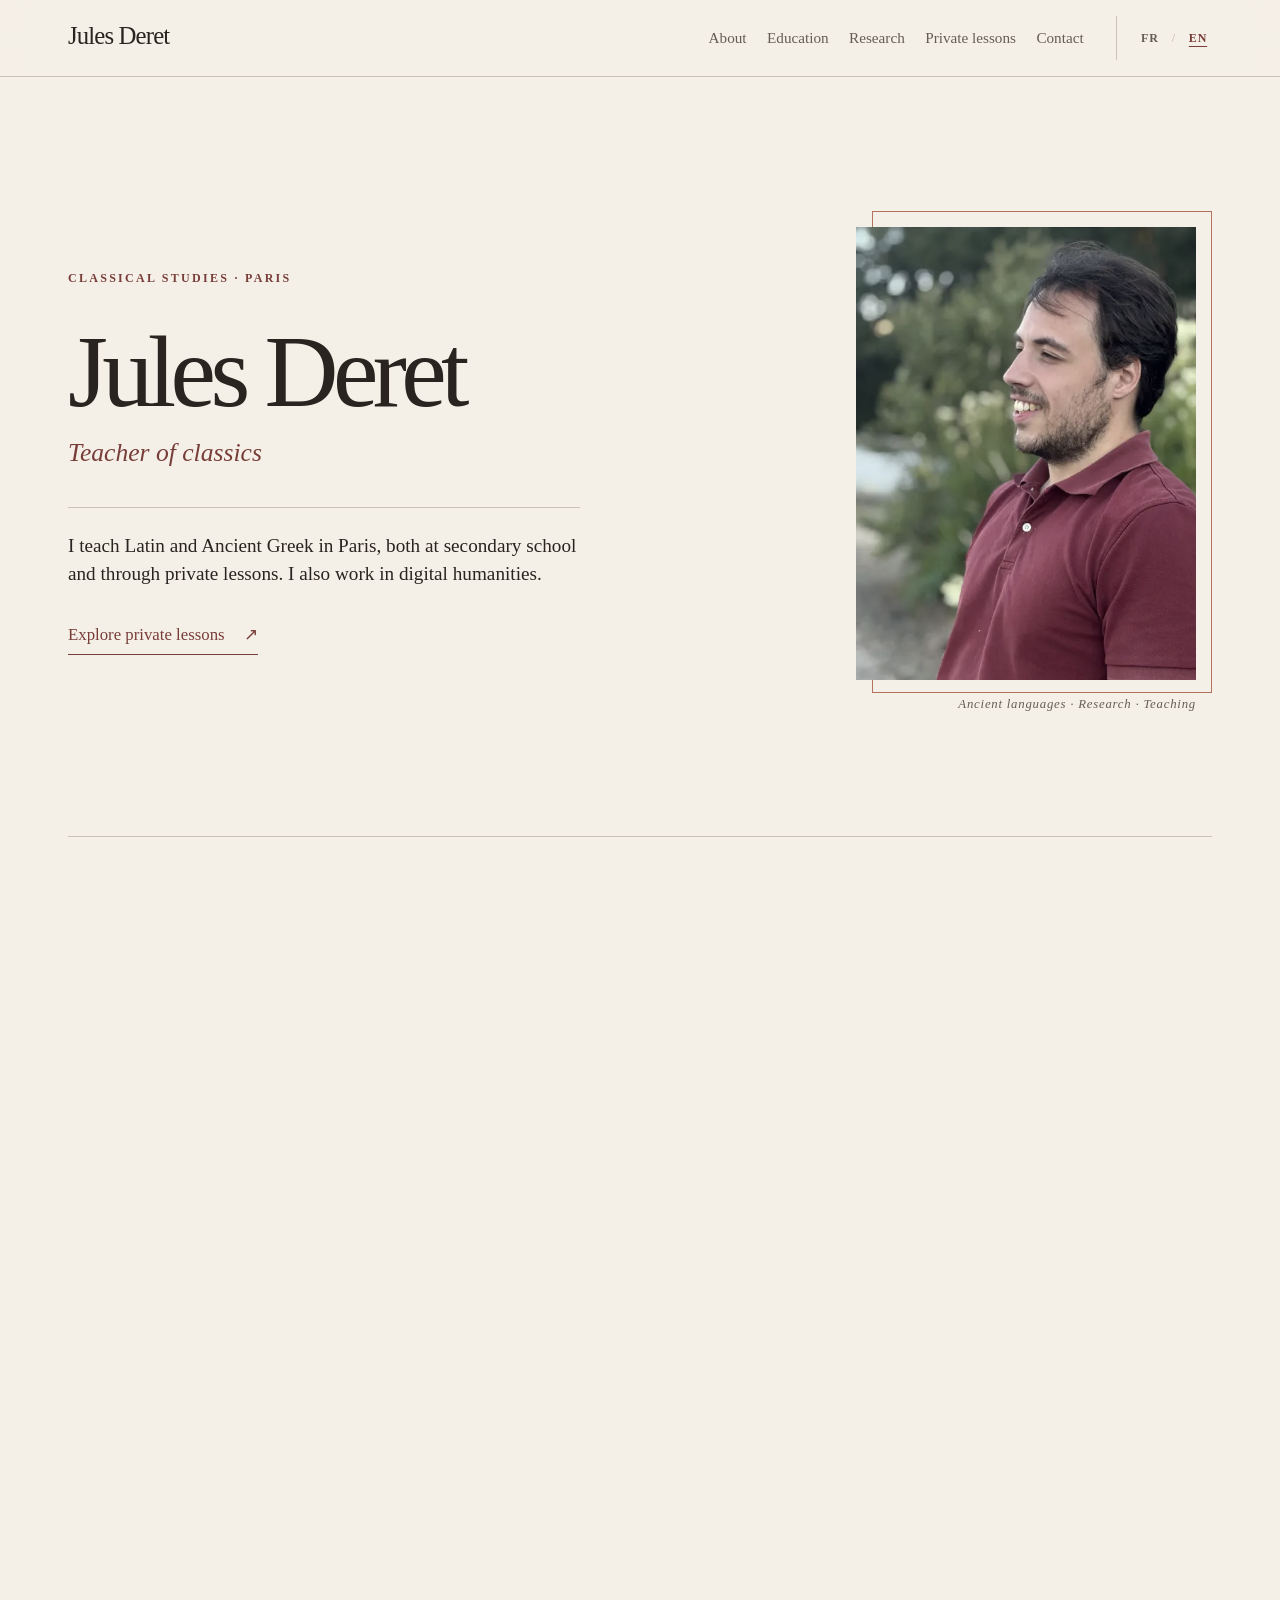
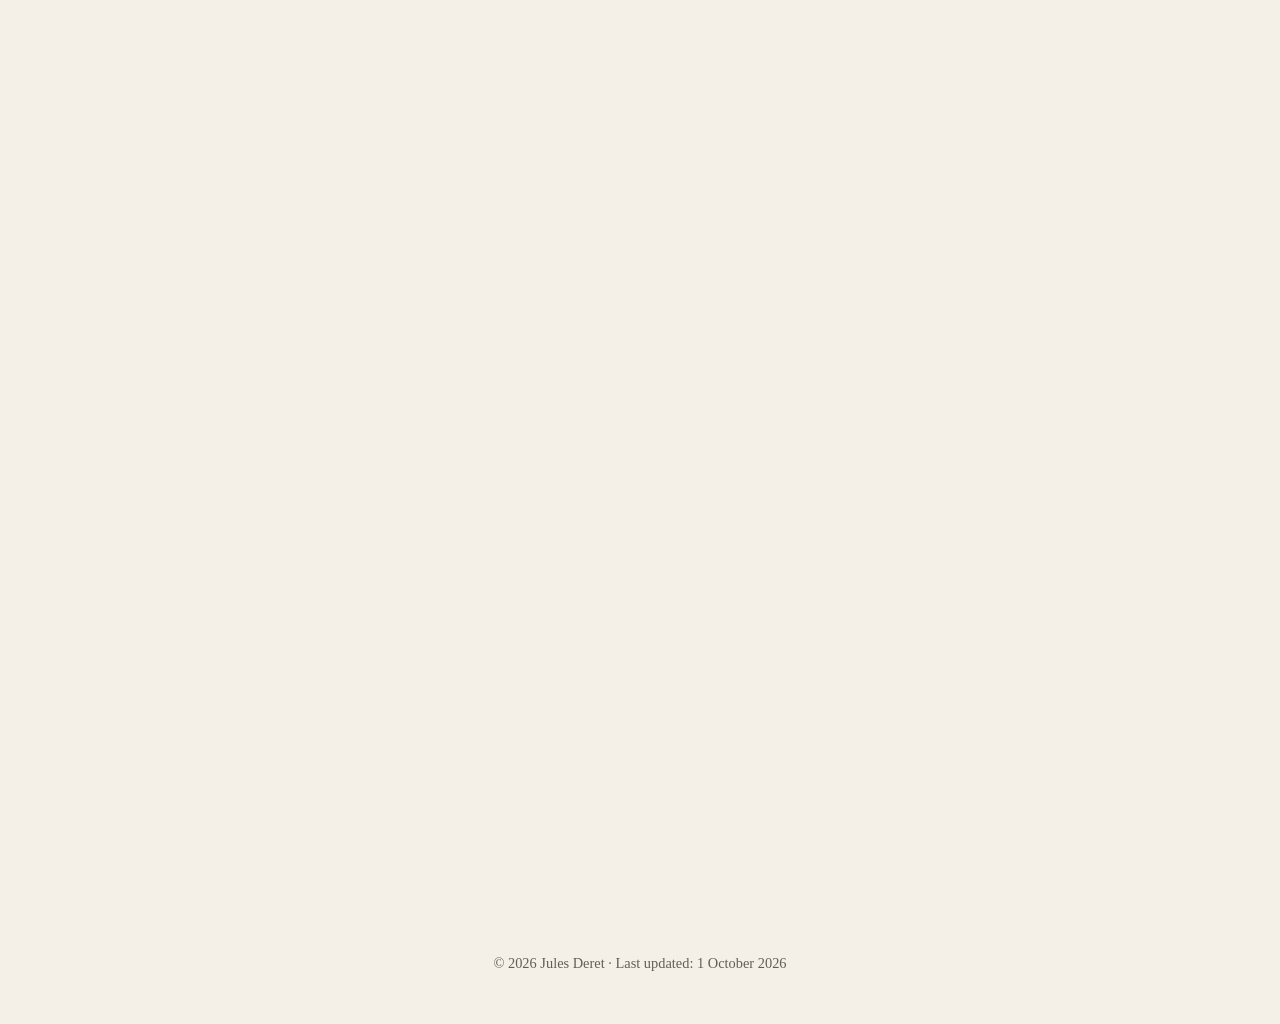
==== en/index.html @ 29af30ae "Interface et anglais" ====
<!DOCTYPE html>
<html lang="en">
  <head>
    <meta charset="UTF-8">
    <meta
      http-equiv="Content-Security-Policy"
      content="default-src 'none'; base-uri 'none'; connect-src https://*.google-analytics.com https://*.analytics.google.com https://*.googletagmanager.com; font-src https://fonts.gstatic.com; form-action 'none'; frame-src 'none'; img-src 'self' data: https://*.google-analytics.com https://*.googletagmanager.com; object-src 'none'; script-src 'self' 'sha256-FyS5soQxkVk3ih3Gfe+rKbRWhSfyf4nglQ5nKLuA5t0=' https://www.googletagmanager.com; style-src 'self' https://fonts.googleapis.com; upgrade-insecure-requests"
   >
    <meta name="viewport" content="width=device-width, initial-scale=1.0">
    <title>Latin and Ancient Greek lessons in Paris | Jules Deret</title>
    <meta
      name="description"
      content="Classics teacher in Paris, Jules Deret offers Latin and Ancient Greek lessons for all levels and works in digital humanities."
   >
    <meta name="author" content="Jules Deret">
    <meta name="robots" content="index, follow, max-image-preview:large">
    <meta name="referrer" content="strict-origin-when-cross-origin">
    <meta name="theme-color" content="#f5f0e7">
    <link rel="canonical" href="https://julesderet.fr/en/">
    <link rel="alternate" hreflang="fr" href="https://julesderet.fr/">
    <link rel="alternate" hreflang="en" href="https://julesderet.fr/en/">
    <link rel="alternate" hreflang="x-default" href="https://julesderet.fr/">
    <link rel="icon" type="image/svg+xml" href="/favicon.svg">
    <link
      rel="alternate"
      type="text/markdown"
      href="https://julesderet.fr/llms.txt"
      title="Factual overview for language models (French)"
   >

    <meta property="og:type" content="profile">
    <meta property="og:locale" content="en_GB">
    <meta property="og:locale:alternate" content="fr_FR">
    <meta property="og:site_name" content="Jules Deret">
    <meta
      property="og:title"
      content="Latin and Ancient Greek lessons in Paris | Jules Deret"
   >
    <meta
      property="og:description"
      content="Classics teacher in Paris, Jules Deret offers private Latin and Ancient Greek lessons for all levels."
    >
    <meta property="og:url" content="https://julesderet.fr/en/">
    <meta
      property="og:image"
      content="https://julesderet.fr/assets/jules-deret-960.webp"
   >
    <meta property="og:image:type" content="image/webp">
    <meta property="og:image:width" content="960">
    <meta property="og:image:height" content="1280">
    <meta property="og:image:alt" content="Portrait of Jules Deret">
    <meta property="profile:first_name" content="Jules">
    <meta property="profile:last_name" content="Deret">
    <meta name="twitter:card" content="summary">
    <meta
      name="twitter:title"
      content="Latin and Ancient Greek lessons in Paris | Jules Deret"
   >
    <meta
      name="twitter:description"
      content="Private Latin and Ancient Greek lessons for all levels with Jules Deret, a classics teacher in Paris."
   >
    <meta
      name="twitter:image"
      content="https://julesderet.fr/assets/jules-deret-960.webp"
   >
    <meta name="twitter:image:alt" content="Portrait of Jules Deret">

    <link rel="preconnect" href="https://fonts.googleapis.com">
    <link rel="preconnect" href="https://fonts.gstatic.com" crossorigin>
    <link
      href="https://fonts.googleapis.com/css2?family=EB+Garamond:ital,wght@0,400;0,500;0,600;0,700;1,400;1,500&amp;display=swap"
      rel="stylesheet"
   >
    <link rel="stylesheet" href="/style.css">

    <script type="application/ld+json">
{
  "@context": "https://schema.org",
  "@graph": [
    {
      "@type": "WebSite",
      "@id": "https://julesderet.fr/#website",
      "url": "https://julesderet.fr/",
      "name": "Jules Deret",
      "inLanguage": [
        "fr-FR",
        "en-GB"
      ],
      "creator": {
        "@id": "https://julesderet.fr/#jules-deret"
      },
      "publisher": {
        "@id": "https://julesderet.fr/#jules-deret"
      }
    },
    {
      "@type": "ProfilePage",
      "@id": "https://julesderet.fr/en/#webpage",
      "url": "https://julesderet.fr/en/",
      "name": "Latin and Ancient Greek lessons in Paris | Jules Deret",
      "description": "Profile of Jules Deret, classics teacher, Latin and Ancient Greek tutor, and digital humanities researcher.",
      "inLanguage": "en-GB",
      "dateModified": "2026-10-01",
      "isPartOf": {
        "@id": "https://julesderet.fr/#website"
      },
      "mainEntity": {
        "@id": "https://julesderet.fr/#jules-deret"
      }
    },
    {
      "@type": "Person",
      "@id": "https://julesderet.fr/#jules-deret",
      "name": "Jules Deret",
      "url": "https://julesderet.fr/",
      "email": "mailto:deret.jules@gmail.com",
      "jobTitle": "Teacher of classics",
      "description": "Classics teacher in Paris specialising in Latin and Ancient Greek education and computational methods for ancient languages.",
      "knowsAbout": [
        "Latin",
        "Ancient Greek",
        "Teaching ancient languages",
        "Natural language processing for ancient languages",
        "Latin dependency parsing",
        "Digital humanities"
      ],
      "knowsLanguage": [
        "fr",
        "la",
        "grc",
        "en"
      ],
      "alumniOf": [
        {
          "@type": "CollegeOrUniversity",
          "name": "Sorbonne Université",
          "url": "https://www.sorbonne-universite.fr/"
        },
        {
          "@type": "CollegeOrUniversity",
          "name": "Sciences Po Bordeaux",
          "url": "https://www.sciencespobordeaux.fr/"
        },
        {
          "@type": "EducationalOrganization",
          "name": "Accademia Vivarium Novum",
          "url": "https://vivariumnovum.net/"
        },
        {
          "@type": "CollegeOrUniversity",
          "name": "University of the Free State",
          "url": "https://www.ufs.ac.za/"
        }
      ],
      "homeLocation": {
        "@type": "Place",
        "name": "Paris XXe, France"
      },
      "image": {
        "@id": "https://julesderet.fr/#portrait"
      },
      "subjectOf": {
        "@id": "https://doi.org/10.63317/2q8twojtotyb"
      },
      "makesOffer": {
        "@type": "Offer",
        "itemOffered": {
          "@id": "https://julesderet.fr/#cours-particuliers"
        }
      },
      "mainEntityOfPage": {
        "@id": "https://julesderet.fr/en/#webpage"
      }
    },
    {
      "@type": "ImageObject",
      "@id": "https://julesderet.fr/#portrait",
      "url": "https://julesderet.fr/assets/jules-deret-960.webp",
      "contentUrl": "https://julesderet.fr/assets/jules-deret-960.webp",
      "width": 960,
      "height": 1280,
      "caption": "Portrait of Jules Deret",
      "representativeOfPage": true
    },
    {
      "@type": "Service",
      "@id": "https://julesderet.fr/#cours-particuliers",
      "name": "Private Latin and Ancient Greek lessons in Paris",
      "serviceType": "Private Latin and Ancient Greek lessons for all levels",
      "description": "Private Latin and Ancient Greek lessons in Paris, tailored to all levels.",
      "provider": {
        "@id": "https://julesderet.fr/#jules-deret"
      },
      "areaServed": {
        "@type": "City",
        "name": "Paris"
      },
      "url": "https://julesderet.fr/en/#cours"
    },
    {
      "@type": "ScholarlyArticle",
      "@id": "https://doi.org/10.63317/2q8twojtotyb",
      "name": "THIVLVC: Retrieval Augmented Dependency Parsing for Latin",
      "headline": "THIVLVC: Retrieval Augmented Dependency Parsing for Latin",
      "url": "https://aclanthology.org/2026.lt4hala-1.20/",
      "sameAs": [
        "https://doi.org/10.63317/2q8twojtotyb",
        "https://hal.science/hal-05572961v2",
        "https://arxiv.org/abs/2604.05564"
      ],
      "identifier": [
        {
          "@type": "PropertyValue",
          "propertyID": "DOI",
          "value": "10.63317/2q8twojtotyb"
        },
        {
          "@type": "PropertyValue",
          "propertyID": "ACL Anthology",
          "value": "2026.lt4hala-1.20"
        },
        {
          "@type": "PropertyValue",
          "propertyID": "HAL",
          "value": "hal-05572961"
        },
        {
          "@type": "PropertyValue",
          "propertyID": "arXiv",
          "value": "2604.05564"
        }
      ],
      "abstract": "THIVLVC is a two-stage Latin dependency parsing system. It retrieves structurally similar examples from the CIRCSE treebank, then uses a large language model to refine a UDPipe parse with those examples and the Universal Dependencies guidelines.",
      "keywords": [
        "Latin dependency parsing",
        "Retrieval-Augmented Generation",
        "Universal Dependencies",
        "EvaLatin",
        "Annotation consistency"
      ],
      "inLanguage": "en",
      "datePublished": "2026-05-11",
      "pageStart": "219",
      "pageEnd": "225",
      "pagination": "219-225",
      "author": [
        {
          "@type": "Person",
          "name": "Luc Pommeret",
          "url": "https://lucpommeret.com/"
        },
        {
          "@type": "Person",
          "name": "Thibault Wagret",
          "url": "https://thibaultwagret.fr/"
        },
        {
          "@id": "https://julesderet.fr/#jules-deret"
        }
      ],
      "publisher": {
        "@type": "Organization",
        "name": "ELRA Language Resources Association (ELRA)"
      },
      "isPartOf": {
        "@type": "PublicationVolume",
        "name": "Proceedings of the Fourth Workshop on Language Technologies for Historical and Ancient Languages (LT4HALA 2026)"
      }
    }
  ]
}
    </script>
    <!-- Google Analytics -->
    <script async src="https://www.googletagmanager.com/gtag/js?id=G-WLECZFZMRM"></script>
    <script src="/ga.js"></script>
  </head>

  <body>
    <header>
      <nav aria-label="Main navigation">
        <div class="nav-left">
          <a href="/en/" class="logo" aria-label="Jules Deret — Home">Jules Deret</a>
        </div>
        <div class="nav-right" id="primary-navigation">
          <a href="#about">About</a>
          <a href="#formation">Education</a>
          <a href="#recherche">Research</a>
          <a href="#cours">Private lessons</a>
          <a href="#contact">Contact</a>
        </div>
        <div class="header-actions">
          <div class="language-switch" role="group" aria-label="Choose a language">
            <a href="/" lang="fr" hreflang="fr" aria-label="Français">FR</a>
            <span aria-hidden="true">/</span>
            <a href="/en/" lang="en" hreflang="en" aria-current="page" aria-label="English">EN</a>
          </div>
          <button type="button" class="hamburger" aria-label="Menu" aria-controls="primary-navigation" aria-expanded="false">☰</button>
        </div>
      </nav>
    </header>

    <main>
      <section id="hero">
        <div class="hero-inner">
          <div class="hero-content">
            <p class="eyebrow">Classical studies · Paris</p>
            <h1>Jules Deret</h1>
            <p class="subtitle">Teacher of classics</p>
            <p class="tagline">
              I teach Latin and Ancient Greek in Paris, both at secondary school
              and through private lessons. I also work in digital humanities.
            </p>
            <a class="hero-link" href="#cours">Explore private lessons <span aria-hidden="true">↗</span></a>
          </div>
          <figure class="hero-figure">
            <img class="hero-portrait" src="/assets/jules-deret-960.webp"
              srcset="/assets/jules-deret-480.webp 480w, /assets/jules-deret-960.webp 960w"
              sizes="(max-width: 600px) 300px, 360px" width="960" height="1280"
              alt="Portrait of Jules Deret" decoding="async" fetchpriority="high">
            <figcaption>Ancient languages · Research · Teaching</figcaption>
          </figure>
        </div>
      </section>

      <section id="about">
        <h2>About</h2>
        <div class="section-content">
          <p>
            I studied classics at Sorbonne Université, following earlier studies
            at Sciences Po Bordeaux. Along the way, I spent a year in Rome at the
            Accademia Vivarium Novum and another in South Africa.
          </p>
          <p>
            Today, I teach classics at a French secondary school. I am
            especially interested in how people come to understand an ancient
            language: through texts, reading and practice, rather than translation alone.
          </p>
        </div>
      </section>

      <section id="formation">
        <h2>Education</h2>
        <div class="section-content">
          <div class="timeline">
            <div class="timeline-item">
              <span class="year">2020 – 2024</span>
              <div>
                <strong>Bachelor's and Master's degrees in Classics</strong>
                <p><a href="https://www.sorbonne-universite.fr/">Sorbonne Université</a>, Paris</p>
              </div>
            </div>
            <div class="timeline-item">
              <span class="year">2015 – 2020</span>
              <div>
                <strong><a href="https://www.sciencespobordeaux.fr/">Sciences Po Bordeaux</a></strong>
                <p>Pessac</p>
              </div>
            </div>
            <div class="timeline-item">
              <span class="year">2018 – 2019</span>
              <div>
                <strong>Year abroad — <a href="https://vivariumnovum.net/">Accademia Vivarium Novum</a></strong>
                <p>Rome, Italy</p>
              </div>
            </div>
            <div class="timeline-item">
              <span class="year">2016 – 2017</span>
              <div>
                <strong>International exchange</strong>
                <p><a href="https://www.ufs.ac.za/">University of the Free State</a>, South Africa</p>
              </div>
            </div>
          </div>
        </div>
      </section>

      <section id="recherche">
        <h2>Research</h2>
        <div class="section-content">
          <article class="publication">
            <h3>THIVLVC</h3>
            <p class="paper-title"><a href="https://aclanthology.org/2026.lt4hala-1.20/">“THIVLVC: Retrieval Augmented Dependency Parsing for Latin”</a></p>
            <p class="paper-authors"><a href="https://lucpommeret.com/">Luc Pommeret</a>, <a href="https://thibaultwagret.fr/">Thibault Wagret</a> and Jules Deret.</p>
            <p class="paper-venue">LT4HALA 2026 / EvaLatin 2026, LREC 2026, Palma de Mallorca, 11 May 2026, pp. 219–225.</p>
            <p class="paper-summary">
              In 2026, I published this work with Luc Pommeret and Thibault Wagret.
              We asked whether previously annotated Latin sentences could help a
              language model correct an initial syntactic analysis. This is the
              principle behind THIVLVC.
            </p>
            <details class="publication-details">
              <summary>Results and resources</summary>
              <p class="paper-result">
                In the EvaLatin 2026 evaluation, THIVLVC_2 achieved the best
                results on the poetry corpus and the best LAS without subtypes
                on the prose corpus. Compared with UDPipe, its CLAS score with
                subtypes improved by 17 points on poetry and 1.5 points on prose.
              </p>
              <p class="paper-analysis">
                We also conducted a double-blind review of 300 disagreements
                with the reference corpus. Of the 167 unanimous decisions,
                53.3% favoured THIVLVC.
              </p>
              <p class="paper-links">
                <a href="https://aclanthology.org/2026.lt4hala-1.20/">Paper</a>
                <a href="https://doi.org/10.63317/2q8twojtotyb">DOI</a>
                <a href="https://hal.science/hal-05572961v2">HAL</a>
                <a href="https://arxiv.org/abs/2604.05564">arXiv</a>
                <a href="https://github.com/l-pommeret/THIVLVC">Source code</a>
                <a href="https://aclanthology.org/2026.lt4hala-1.19/">EvaLatin results</a>
              </p>
            </details>
          </article>
          <article class="publication">
            <h3>The Greek Library</h3>
            <p class="paper-title"><a href="https://thegreeklibrary.pages.lisn.upsaclay.fr/">A digital library of Ancient Greek texts</a></p>
            <p class="paper-authors">I initiated this project with Luc Pommeret and Thibault Wagret.</p>
            <p class="paper-summary">
              The Greek Library provides free access to a large corpus of Ancient
              Greek texts, along with search and analysis tools. Hosted by
              Université Paris-Saclay, it is a free alternative to the Thesaurus
              Linguae Graecae.
            </p>
            <p class="paper-links">
              <a href="https://thegreeklibrary.pages.lisn.upsaclay.fr/">Visit the library</a>
              <a href="https://thegreeklibrary.com/">thegreeklibrary.com</a>
            </p>
          </article>
        </div>
      </section>

      <section id="ressources">
        <h2>Links</h2>
        <div class="section-content">
          <p class="resources-intro">A few projects on ancient languages and research.</p>
          <div class="resource-grid">
            <article class="resource-card">
              <h3><a href="https://duaelinguae.com/fr">Duae Linguae</a></h3>
              <p>An interactive companion to Familia Romana for learning to read Latin without translating.</p>
            </article>
            <article class="resource-card">
              <h3><a href="https://latinvivant.fr/">Latin Vivant</a></h3>
              <p>An active approach to learning Latin through reading, listening, writing and speaking.</p>
            </article>
            <article class="resource-card">
              <h3><a href="https://grecvivant.fr/">Le Grec Vivant</a></h3>
              <p>Small-group online Ancient Greek lessons using an active approach to reading Homer and Plato.</p>
            </article>
            <article class="resource-card">
              <h3><a href="https://greek.lemmatisation.com/">Greek Lemmatisation</a></h3>
              <p>A tool for automatically lemmatising Greek texts, in the spirit of Eulexis. Its team trained and annotated the model themselves.</p>
            </article>
          </div>
        </div>
      </section>

      <section id="cours">
        <h2>Private lessons</h2>
        <div class="section-content">
          <p>
            I offer private Latin and Ancient Greek lessons in Paris, whether
            you are starting out, revisiting the basics, preparing for an exam
            or simply looking to read texts more closely. The content and pace
            are tailored to each person's level and goals.
          </p>
          <p>To ask about availability, the easiest way is to email me.</p>
          <a class="cta" href="mailto:deret.jules@gmail.com">Get in touch</a>
        </div>
      </section>

      <section id="contact">
        <h2>Contact</h2>
        <address class="section-content contact-info">
          <p><span class="contact-icon" aria-hidden="true">✉</span><a href="mailto:deret.jules@gmail.com">deret.jules@gmail.com</a></p>
          <p><span class="contact-icon" aria-hidden="true">⌖</span><span>Paris 20th arrondissement, France</span></p>
        </address>
      </section>
    </main>

    <footer>
      <p>© 2026 Jules Deret · Last updated: <time datetime="2026-10-01">1 October 2026</time></p>
    </footer>
    <script src="/script.js" defer></script>
  </body>
</html>
---- style.css ----
/* A quiet editorial palette, shared by the French, English and Latin pages. */
*,
*::before,
*::after {
  box-sizing: border-box;
}

:root {
  --bg: #f5f0e7;
  --paper: #fbf8f2;
  --text: #29241f;
  --muted: #655d54;
  --accent: #783d39;
  --accent-hover: #532925;
  --accent-light: #b2745d;
  --border: #cfc3b4;
  --rule: rgba(97, 72, 57, 0.28);
  --card-bg: #f9f5ee;
}

html {
  scroll-behavior: smooth;
  scroll-padding-top: 100px;
}

body {
  margin: 0;
  background: var(--bg);
  color: var(--text);
  font: 19px/1.65 "EB Garamond", Garamond, Georgia, serif;
  -webkit-font-smoothing: antialiased;
}

body::before {
  content: "";
  position: fixed;
  inset: 0;
  z-index: -1;
  pointer-events: none;
  opacity: 0.28;
  background-image: radial-gradient(rgba(89, 69, 49, 0.18) 0.35px, transparent 0.5px);
  background-size: 6px 6px;
}

h1, h2, h3, p, figure, dl {
  margin: 0;
}

h1, h2, h3 {
  font-weight: 500;
  line-height: 1.1;
}

h1 {
  font-size: clamp(4.25rem, 8vw, 7.75rem);
  letter-spacing: -0.055em;
  text-wrap: balance;
}

html[lang="la"] h1 {
  font-size: clamp(2.8rem, 5vw, 4.5rem);
  letter-spacing: -0.035em;
}

h2 {
  color: var(--accent);
  font-size: clamp(2rem, 3.2vw, 3rem);
  letter-spacing: -0.025em;
}

h3 {
  font-size: 1.45rem;
}

a {
  color: var(--accent);
  text-decoration: none;
  text-underline-offset: 0.18em;
  transition: color 200ms ease;
}

a:hover {
  color: var(--accent-hover);
}

p a:not(.cta),
.paper-links a,
.resource-card h3 a {
  text-decoration: underline;
  text-decoration-color: var(--accent-light);
  text-decoration-thickness: 1px;
  transition: color 200ms ease, text-decoration-color 200ms ease;
}

p a:hover,
.paper-links a:hover,
.resource-card h3 a:hover {
  text-decoration-color: currentColor;
}

a:focus-visible,
button:focus-visible,
summary:focus-visible {
  outline: 2px solid var(--accent);
  outline-offset: 4px;
}

header {
  position: sticky;
  top: 0;
  z-index: 100;
  border-bottom: 1px solid var(--rule);
  background: rgba(245, 240, 231, 0.94);
  backdrop-filter: blur(14px);
}

nav {
  max-width: 1240px;
  min-height: 76px;
  margin: 0 auto;
  padding: 0 clamp(1.25rem, 4vw, 3rem);
  display: flex;
  align-items: center;
  gap: 2rem;
}

.nav-left {
  flex: 1 0 auto;
}

.logo {
  display: inline-block;
  color: var(--text);
  font-size: 1.55rem;
  letter-spacing: -0.035em;
  line-height: 1;
}

.logo:hover {
  color: var(--accent);
}

.nav-right,
.header-actions,
.language-switch {
  display: flex;
  align-items: center;
}

.nav-right {
  gap: clamp(0.8rem, 1.6vw, 1.6rem);
}

.nav-right a {
  position: relative;
  padding: 0.3rem 0;
  color: var(--muted);
  font-size: 0.95rem;
  white-space: nowrap;
}

.nav-right a::after {
  content: "";
  position: absolute;
  left: 0;
  right: 100%;
  bottom: 0;
  height: 1px;
  background: var(--accent);
  transition: right 240ms ease;
}

.nav-right a:hover::after,
.nav-right a:focus-visible::after {
  right: 0;
}

.header-actions {
  gap: 0.5rem;
}

.language-switch {
  gap: 0.5rem;
  padding-left: 1.2rem;
  border-left: 1px solid var(--rule);
  white-space: nowrap;
  font: 600 0.75rem/1.2 Georgia, serif;
  letter-spacing: 0.07em;
}

.language-switch a {
  display: grid;
  place-items: center;
  min-width: 28px;
  min-height: 44px;
  color: var(--muted);
}

.language-switch a[aria-current="page"] {
  color: var(--accent);
  text-decoration: underline;
  text-underline-offset: 0.35em;
}

.language-switch span {
  color: var(--border);
}

.hamburger {
  display: none;
  width: 44px;
  height: 44px;
  padding: 0;
  border: 0;
  background: none;
  color: var(--text);
  font: 1.4rem Georgia, serif;
  cursor: pointer;
}

main {
  counter-reset: chapter;
}

section {
  max-width: 1120px;
  margin: 0 auto;
}

#hero {
  position: relative;
  max-width: 1240px;
  min-height: min(760px, calc(100svh - 76px));
  padding: clamp(4rem, 8vw, 7rem) clamp(1.25rem, 4vw, 3rem) clamp(4rem, 7vw, 6rem);
  display: flex;
  align-items: center;
}

#hero::after {
  content: "";
  position: absolute;
  right: clamp(1.25rem, 4vw, 3rem);
  bottom: 0;
  left: clamp(1.25rem, 4vw, 3rem);
  height: 1px;
  background: var(--rule);
}

.hero-inner {
  width: 100%;
  display: grid;
  grid-template-columns: minmax(0, 1.35fr) minmax(265px, 0.7fr);
  align-items: center;
  gap: clamp(3rem, 8vw, 8rem);
}

.hero-content {
  position: relative;
  z-index: 1;
}

.eyebrow {
  margin-bottom: 1.8rem;
  color: var(--accent);
  font: 600 0.75rem/1.3 Georgia, serif;
  letter-spacing: 0.19em;
  text-transform: uppercase;
}

.hero-content h1 {
  margin-bottom: 0.25rem;
}

.subtitle {
  color: var(--accent);
  font-size: clamp(1.45rem, 2vw, 2rem);
  font-style: italic;
}

.tagline {
  max-width: 32rem;
  margin-top: 2rem;
  padding-top: 1.5rem;
  border-top: 1px solid var(--rule);
  font-size: clamp(1.2rem, 1.5vw, 1.45rem);
  line-height: 1.5;
}

.hero-link {
  display: inline-flex;
  align-items: center;
  gap: 1.2rem;
  margin-top: 2rem;
  padding-bottom: 0.35rem;
  border-bottom: 1px solid var(--accent);
  font-size: 1.05rem;
}

.hero-link span {
  transition: transform 200ms ease;
}

.hero-link:hover span {
  transform: translate(3px, -3px);
}

.hero-figure {
  position: relative;
  padding: 1rem 1rem 0 0;
}

.hero-figure::before {
  content: "";
  position: absolute;
  top: 0;
  right: 0;
  bottom: 1.4rem;
  left: 1rem;
  border: 1px solid var(--accent-light);
}

.hero-portrait {
  position: relative;
  display: block;
  width: 100%;
  height: auto;
  aspect-ratio: 3 / 4;
  object-fit: cover;
  filter: saturate(0.76) sepia(0.08);
}

.hero-figure figcaption {
  margin-top: 0.9rem;
  color: var(--muted);
  font-size: 0.8rem;
  font-style: italic;
  letter-spacing: 0.06em;
  text-align: right;
}

main > section:not(#hero) {
  display: grid;
  grid-template-columns: minmax(170px, 0.42fr) minmax(0, 1fr);
  gap: clamp(2.25rem, 5vw, 5rem);
  padding: clamp(4rem, 8vw, 7rem) clamp(1.25rem, 4vw, 3rem);
  border-bottom: 1px solid var(--rule);
  counter-increment: chapter;
}

main > section:not(#hero) h2::before {
  content: counter(chapter, decimal-leading-zero) " / ";
  display: block;
  margin-bottom: 1rem;
  color: var(--accent-light);
  font: 600 0.75rem/1.2 Georgia, serif;
  letter-spacing: 0.15em;
}

.section-content {
  min-width: 0;
  font-size: 1.13rem;
}

.section-content > p + p {
  margin-top: 1.25rem;
}

#about .section-content > p:first-child {
  font-size: clamp(1.35rem, 2vw, 1.75rem);
  line-height: 1.45;
}

.identity-summary {
  font-size: 1.25rem;
  margin-bottom: 1.25rem;
}

.quick-facts {
  margin-top: 2rem;
}

.quick-facts h3 {
  margin-bottom: 1rem;
}

.quick-facts dl {
  display: grid;
  grid-template-columns: repeat(2, minmax(0, 1fr));
  gap: 1rem;
}

.quick-facts dl > div {
  padding-top: 0.8rem;
  border-top: 1px solid var(--rule);
}

.quick-facts dt {
  color: var(--accent);
  font: 600 0.75rem/1.3 Georgia, serif;
  letter-spacing: 0.08em;
  text-transform: uppercase;
}

.quick-facts dd {
  margin: 0.4rem 0 0;
}

.timeline {
  border-top: 1px solid var(--rule);
}

.timeline-item {
  display: grid;
  grid-template-columns: 120px minmax(0, 1fr);
  gap: 1.5rem;
  padding: 1.4rem 0;
  border-bottom: 1px solid var(--rule);
}

.timeline-item strong {
  font-weight: 600;
  font-size: 1.23rem;
}

.year {
  padding-top: 0.35rem;
  color: var(--accent);
  font: 600 0.75rem/1.4 Georgia, serif;
  font-variant-numeric: tabular-nums;
  letter-spacing: 0.04em;
}

.timeline-item p {
  margin-top: 0.35rem;
  color: var(--muted);
  font-size: 1rem;
}

.publication {
  padding: 1.8rem 0 2.4rem;
  border-top: 1px solid var(--rule);
}

.publication + .publication {
  margin-top: 0.2rem;
}

.publication h3 {
  color: var(--text);
  font-size: 1.75rem;
}

.paper-title {
  margin: 0.7rem 0;
  font-size: 1.2rem;
  font-style: italic;
}

.paper-authors {
  margin-bottom: 0.35rem;
}

.paper-venue,
.paper-note {
  color: var(--muted);
  font-size: 1rem;
}

.paper-note {
  margin-top: 0.7rem;
  font-style: italic;
}

.paper-summary,
.paper-result,
.paper-analysis {
  margin-top: 1rem;
}

.paper-result {
  padding-left: 1rem;
  border-left: 2px solid var(--accent-light);
}

.publication-details {
  margin-top: 1.4rem;
}

.publication-details summary {
  width: fit-content;
  color: var(--accent);
  font-weight: 600;
  cursor: pointer;
}

.publication-details[open] summary {
  margin-bottom: 1rem;
}

.paper-links {
  display: flex;
  flex-wrap: wrap;
  gap: 0.4rem 1.25rem;
  margin-top: 1.2rem;
  font-size: 1rem;
}

.research-interests {
  padding-top: 1.5rem;
  border-top: 1px solid var(--rule);
}

.research-interests h3 {
  margin-bottom: 0.6rem;
}

.resources-intro {
  margin-bottom: 1.5rem;
}

.resource-grid {
  display: grid;
  grid-template-columns: repeat(2, minmax(0, 1fr));
  gap: 2rem 2.5rem;
}

.resource-card {
  padding-top: 1rem;
  border-top: 1px solid var(--rule);
}

.resource-card h3 {
  margin-bottom: 0.5rem;
}

.resource-card p {
  color: var(--muted);
  font-size: 1rem;
}

.skills-grid {
  display: grid;
  grid-template-columns: repeat(2, minmax(0, 1fr));
  gap: 1.5rem;
}

.skill-card {
  padding: 1.25rem;
  border: 1px solid var(--rule);
  background: var(--card-bg);
}

.skill-card h3 {
  margin-bottom: 0.8rem;
}

.skill-card ul {
  margin: 0;
  padding: 0;
  list-style: none;
}

#cours ul {
  margin: 0.8rem 0 0.8rem 1.5rem;
}

.cta {
  display: inline-flex;
  align-items: center;
  justify-content: center;
  min-height: 48px;
  margin-top: 1.5rem;
  padding: 0.6rem 1.4rem;
  border: 1px solid var(--accent);
  color: var(--paper);
  background: var(--accent);
  font-weight: 600;
  transition: color 220ms ease, background 220ms ease, transform 220ms ease;
}

.cta:hover {
  color: var(--paper);
  background: var(--accent-hover);
  transform: translateY(-2px);
}

.faq-list {
  display: grid;
  gap: 0.75rem;
}

.faq-list details {
  padding: 1rem 0;
  border-top: 1px solid var(--rule);
}

.faq-list summary {
  color: var(--text);
  font-weight: 600;
  cursor: pointer;
}

.faq-list p {
  margin-top: 0.75rem;
}

address.contact-info {
  font-style: normal;
}

.contact-info p {
  display: flex;
  gap: 0.8rem;
  align-items: center;
  margin-bottom: 0.8rem;
  font-size: 1.2rem;
}

.contact-icon {
  width: 1.25rem;
  color: var(--accent);
  font-size: 1rem;
  text-align: center;
}

footer {
  padding: 2.5rem 1.25rem 3rem;
  color: var(--muted);
  font-size: 0.9rem;
  text-align: center;
}

@media (prefers-reduced-motion: no-preference) {
  .hero-content > *,
  .hero-figure {
    animation: enter 700ms both cubic-bezier(0.2, 0.7, 0.25, 1);
  }

  .hero-content > :nth-child(2) { animation-delay: 80ms; }
  .hero-content > :nth-child(3) { animation-delay: 150ms; }
  .hero-content > :nth-child(4) { animation-delay: 220ms; }
  .hero-content > :nth-child(5) { animation-delay: 290ms; }
  .hero-figure { animation-delay: 160ms; }

  .will-reveal {
    opacity: 0;
    transform: translateY(20px);
    transition: opacity 650ms ease, transform 650ms cubic-bezier(0.2, 0.7, 0.25, 1);
  }

  .will-reveal.is-visible {
    opacity: 1;
    transform: none;
  }
}

@keyframes enter {
  from { opacity: 0; transform: translateY(18px); }
  to { opacity: 1; transform: none; }
}

@media (max-width: 960px) {
  nav { gap: 1rem; }
  .nav-right { gap: 0.7rem; }
  .nav-right a { font-size: 0.87rem; }
  .hero-inner { gap: 3rem; }
}

@media (max-width: 780px) {
  html { scroll-padding-top: 76px; }
  nav { min-height: 68px; }
  .nav-left { flex: 1; }
  .nav-right {
    display: none;
    position: absolute;
    top: 68px;
    left: 0;
    right: 0;
    padding: 0.8rem 1.25rem 1.25rem;
    border-bottom: 1px solid var(--rule);
    background: var(--bg);
    box-shadow: 0 18px 25px rgba(41, 36, 31, 0.08);
  }
  .nav-right.open { display: flex; flex-direction: column; align-items: stretch; gap: 0; }
  .nav-right a { display: flex; align-items: center; min-height: 44px; font-size: 1.1rem; }
  .hamburger { display: block; }
  .language-switch { padding-left: 0; border: 0; }
  #hero { min-height: 0; padding-top: 4rem; }
  .hero-inner { grid-template-columns: minmax(0, 1fr) minmax(190px, 0.65fr); gap: 2rem; }
  h1 { font-size: clamp(3.5rem, 8vw, 5rem); }
  main > section:not(#hero) { grid-template-columns: 1fr; gap: 1.8rem; }
}

@media (max-width: 600px) {
  body { font-size: 18px; }
  .logo { font-size: 1.4rem; }
  #hero { padding-top: 3rem; padding-bottom: 4rem; }
  .hero-inner { grid-template-columns: 1fr; gap: 2.5rem; }
  .hero-figure { width: min(300px, 78vw); margin-left: auto; }
  .eyebrow { margin-bottom: 1.2rem; }
  .tagline { margin-top: 1.4rem; padding-top: 1.2rem; }
  main > section:not(#hero) { padding-top: 4rem; padding-bottom: 4rem; }
  .timeline-item { grid-template-columns: 1fr; gap: 0.3rem; }
  .resource-grid, .skills-grid, .quick-facts dl { grid-template-columns: 1fr; gap: 1.2rem; }
}

@media (prefers-reduced-motion: reduce) {
  html { scroll-behavior: auto; }
  *, *::before, *::after {
    animation-duration: 0.01ms !important;
    animation-iteration-count: 1 !important;
    transition-duration: 0.01ms !important;
    scroll-behavior: auto !important;
  }
}
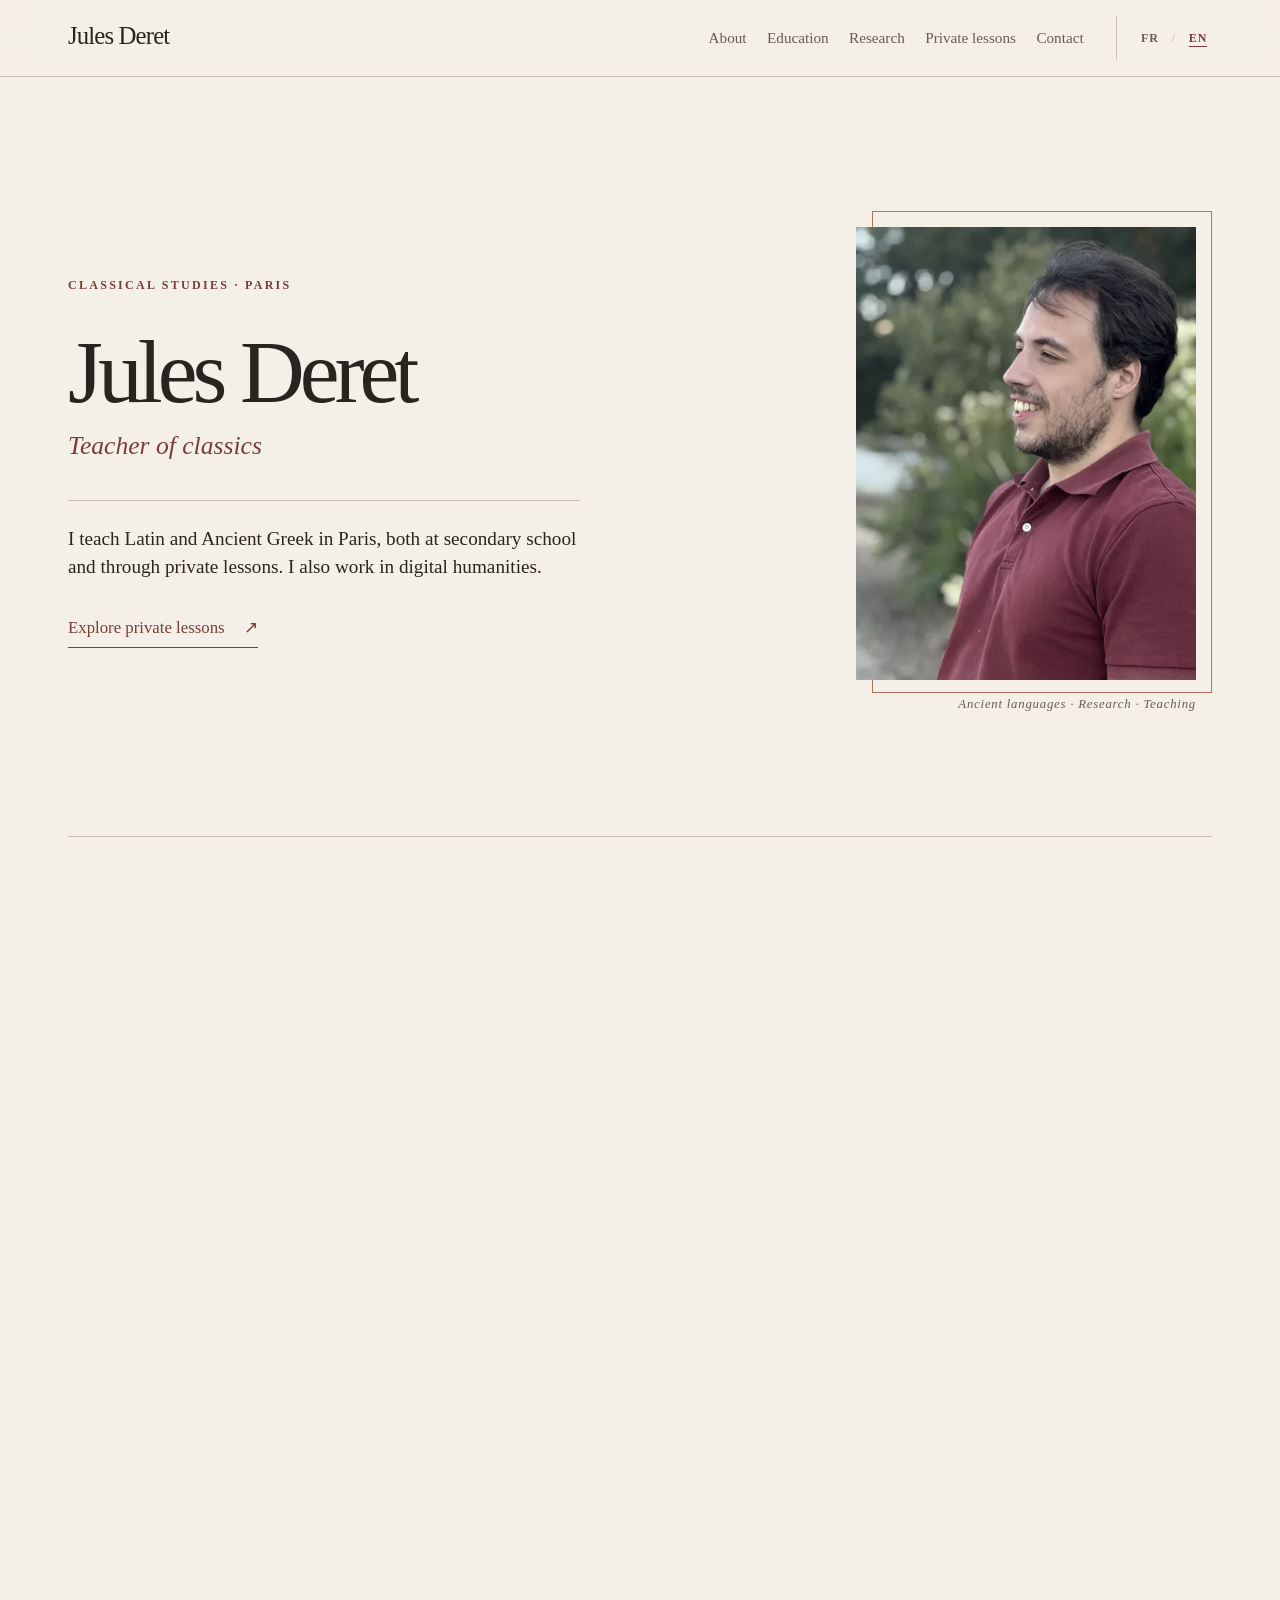
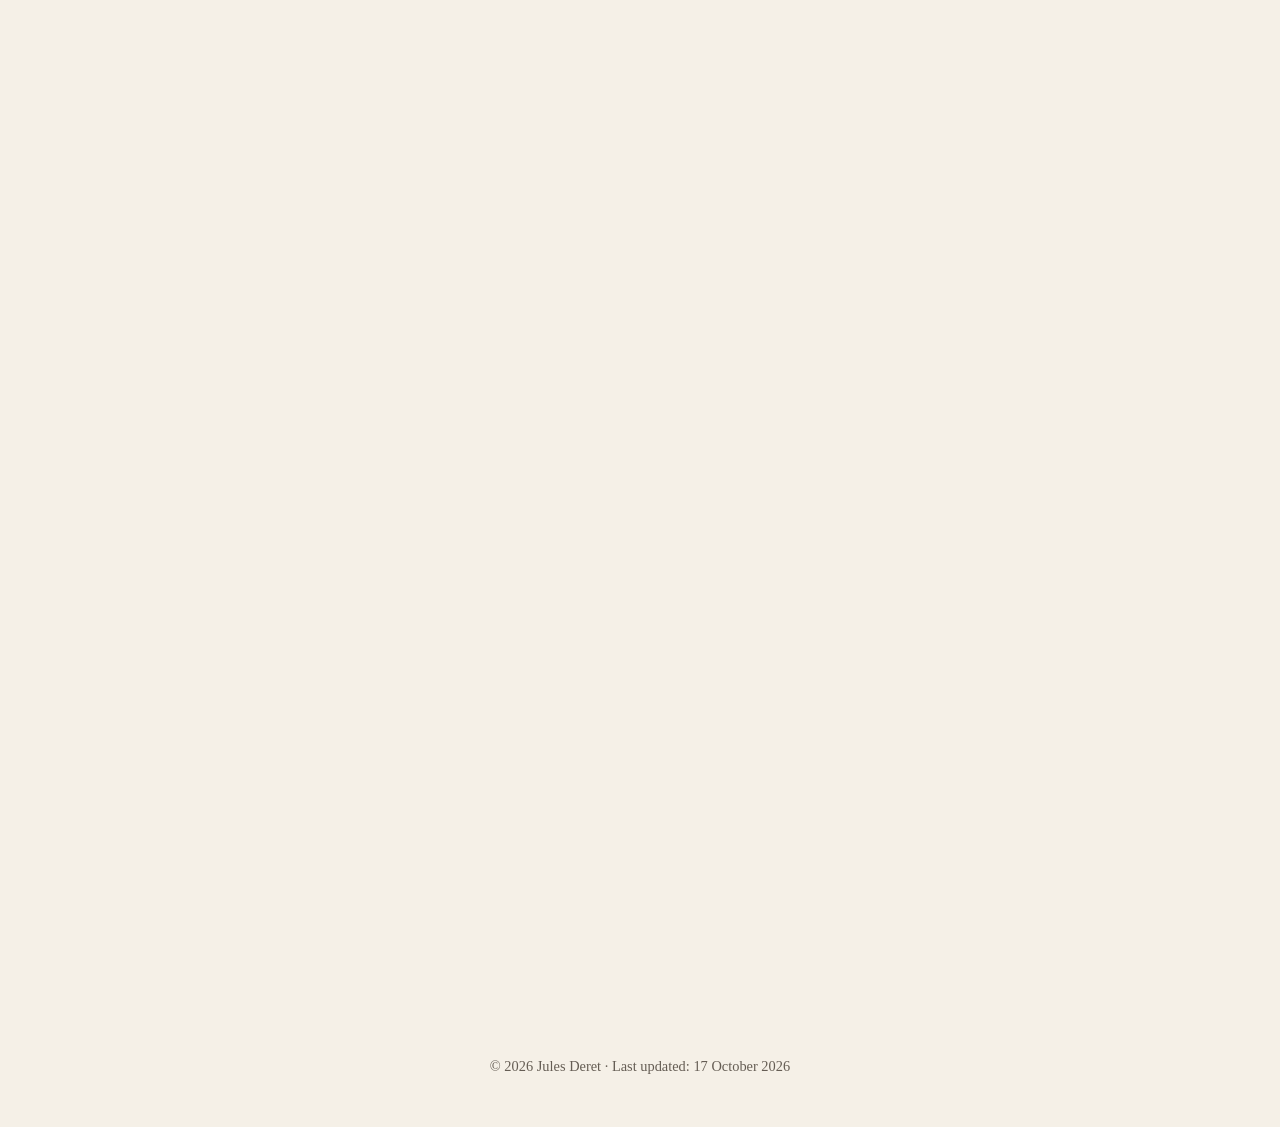
==== commit a09becd5: "Ajoute les liens GitHub et X à la section Contact Ajoute github.com/jderet et @JulesDeret aux sectio" ====
--- a/en/index.html
+++ b/en/index.html
@@ -101,7 +101,7 @@
       "name": "Latin and Ancient Greek lessons in Paris | Jules Deret",
       "description": "Profile of Jules Deret, classics teacher, Latin and Ancient Greek tutor, and digital humanities researcher.",
       "inLanguage": "en-GB",
-      "dateModified": "2026-10-01",
+      "dateModified": "2026-10-17",
       "isPartOf": {
         "@id": "https://julesderet.fr/#website"
       },
@@ -115,6 +115,7 @@
       "name": "Jules Deret",
       "url": "https://julesderet.fr/",
       "email": "mailto:deret.jules@gmail.com",
+      "sameAs": ["https://github.com/jderet", "https://x.com/JulesDeret"],
       "jobTitle": "Teacher of classics",
       "description": "Classics teacher in Paris specialising in Latin and Ancient Greek education and computational methods for ancient languages.",
       "knowsAbout": [
@@ -473,13 +474,15 @@
         <h2>Contact</h2>
         <address class="section-content contact-info">
           <p><span class="contact-icon" aria-hidden="true">✉</span><a href="mailto:deret.jules@gmail.com">deret.jules@gmail.com</a></p>
+          <p><span class="contact-icon"><svg viewBox="0 0 16 16" fill="currentColor" aria-hidden="true" focusable="false"><path d="M8 0C3.58 0 0 3.58 0 8c0 3.54 2.29 6.53 5.47 7.59.4.07.55-.17.55-.38 0-.19-.01-.82-.01-1.49-2.01.37-2.53-.49-2.69-.94-.09-.23-.48-.94-.82-1.13-.28-.15-.68-.52-.01-.53.63-.01 1.08.58 1.23.82.72 1.21 1.87.87 2.33.66.07-.52.28-.87.51-1.07-1.78-.2-3.64-.89-3.64-3.95 0-.87.31-1.59.82-2.15-.08-.2-.36-1.02.08-2.12 0 0 .67-.21 2.2.82.64-.18 1.32-.27 2-.27.68 0 1.36.09 2 .27 1.53-1.04 2.2-.82 2.2-.82.44 1.1.16 1.92.08 2.12.51.56.82 1.27.82 2.15 0 3.07-1.87 3.75-3.65 3.95.29.25.54.73.54 1.48 0 1.07-.01 1.93-.01 2.2 0 .21.15.46.55.38A8.012 8.012 0 0 0 16 8c0-4.42-3.58-8-8-8Z"/></svg></span><a href="https://github.com/jderet" rel="me">github.com/jderet</a></p>
+          <p><span class="contact-icon"><svg viewBox="0 0 24 24" fill="currentColor" aria-hidden="true" focusable="false"><path d="M18.901 1.153h3.68l-8.04 9.19L24 22.846h-7.406l-5.8-7.584-6.638 7.584H.474l8.6-9.83L0 1.154h7.594l5.243 6.932ZM17.61 20.644h2.039L6.486 3.24H4.298Z"/></svg></span><a href="https://x.com/JulesDeret" rel="me">@JulesDeret</a></p>
           <p><span class="contact-icon" aria-hidden="true">⌖</span><span>Paris 20th arrondissement, France</span></p>
         </address>
       </section>
     </main>
 
     <footer>
-      <p>© 2026 Jules Deret · Last updated: <time datetime="2026-10-01">1 October 2026</time></p>
+      <p>© 2026 Jules Deret · Last updated: <time datetime="2026-10-17">17 October 2026</time></p>
     </footer>
     <script src="/script.js" defer></script>
   </body>
--- a/style.css
+++ b/style.css
@@ -52,7 +52,7 @@
 }
 
 h1 {
-  font-size: clamp(4.25rem, 8vw, 7.75rem);
+  font-size: clamp(3.9rem, 7vw, 6.75rem);
   letter-spacing: -0.055em;
   text-wrap: balance;
 }
@@ -621,6 +621,13 @@
   color: var(--accent);
   font-size: 1rem;
   text-align: center;
+}
+
+.contact-icon svg {
+  display: block;
+  width: 1em;
+  height: 1em;
+  margin: 0 auto;
 }
 
 footer {
@@ -687,7 +694,7 @@
   .language-switch { padding-left: 0; border: 0; }
   #hero { min-height: 0; padding-top: 4rem; }
   .hero-inner { grid-template-columns: minmax(0, 1fr) minmax(190px, 0.65fr); gap: 2rem; }
-  h1 { font-size: clamp(3.5rem, 8vw, 5rem); }
+  h1 { font-size: clamp(3.25rem, 7vw, 4.5rem); }
   main > section:not(#hero) { grid-template-columns: 1fr; gap: 1.8rem; }
 }
 
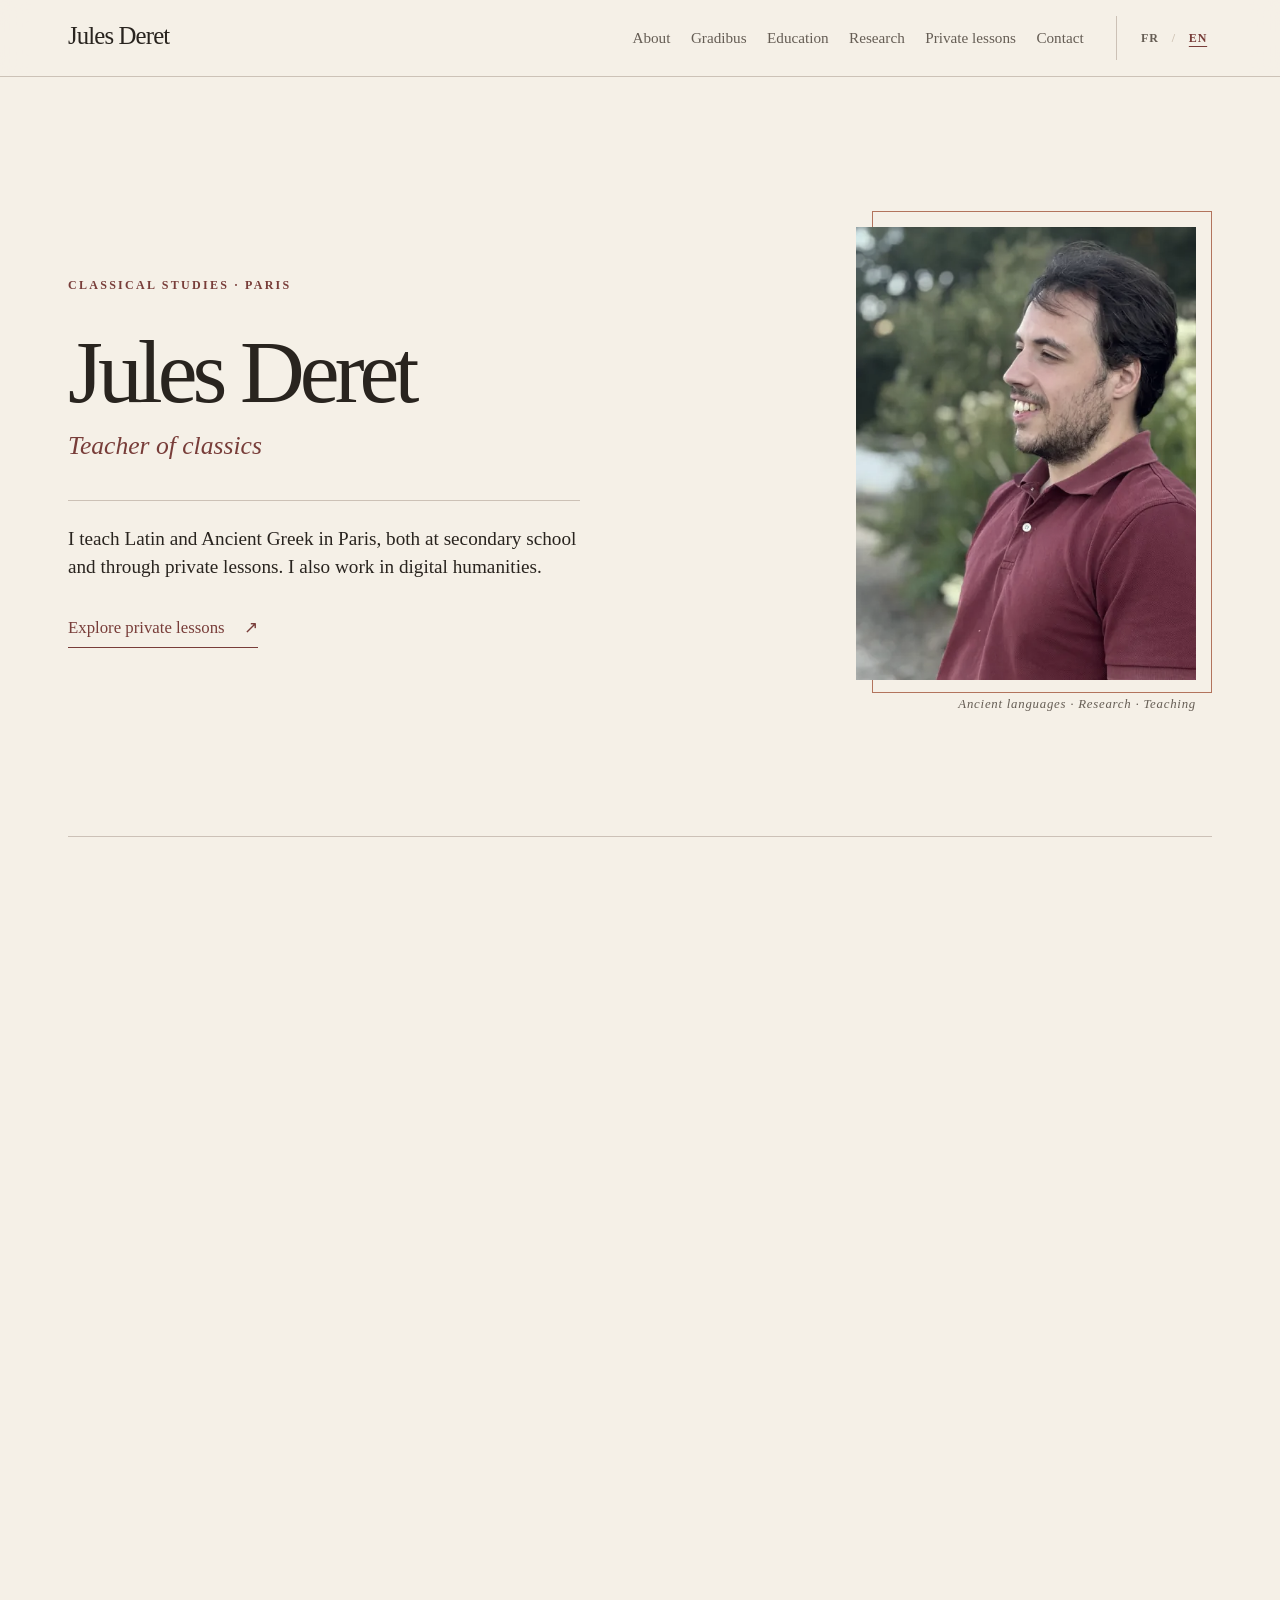
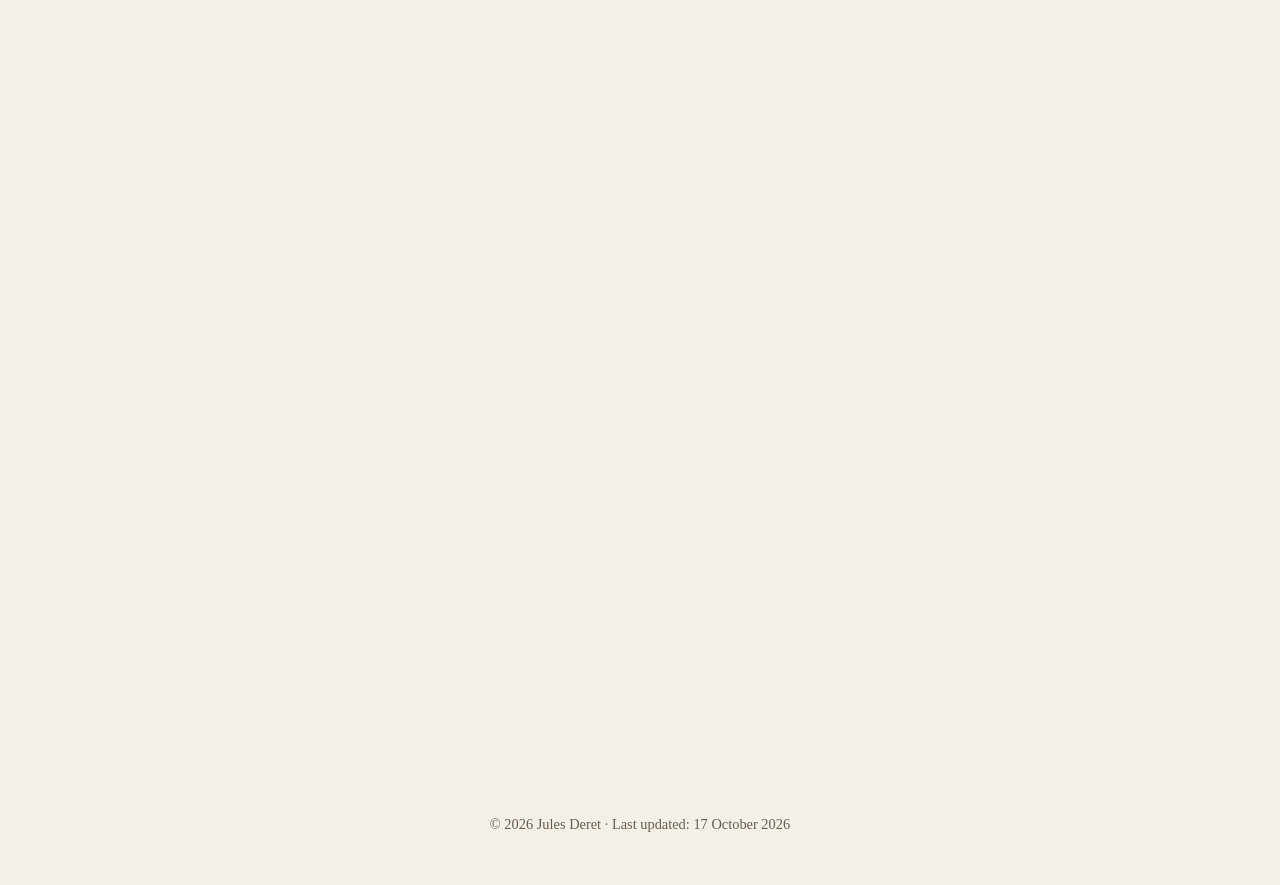
==== commit 964225f3: "Présenter Gradibus et retirer la numérotation des rubriques" ====
--- a/en/index.html
+++ b/en/index.html
@@ -4,7 +4,7 @@
     <meta charset="UTF-8">
     <meta
       http-equiv="Content-Security-Policy"
-      content="default-src 'none'; base-uri 'none'; connect-src https://*.google-analytics.com https://*.analytics.google.com https://*.googletagmanager.com; font-src https://fonts.gstatic.com; form-action 'none'; frame-src 'none'; img-src 'self' data: https://*.google-analytics.com https://*.googletagmanager.com; object-src 'none'; script-src 'self' 'sha256-FyS5soQxkVk3ih3Gfe+rKbRWhSfyf4nglQ5nKLuA5t0=' https://www.googletagmanager.com; style-src 'self' https://fonts.googleapis.com; upgrade-insecure-requests"
+      content="default-src 'none'; base-uri 'none'; connect-src https://*.google-analytics.com https://*.analytics.google.com https://*.googletagmanager.com; font-src https://fonts.gstatic.com; form-action 'none'; frame-src https://www.youtube-nocookie.com; img-src 'self' data: https://*.google-analytics.com https://*.googletagmanager.com; object-src 'none'; script-src 'self' 'sha256-FyS5soQxkVk3ih3Gfe+rKbRWhSfyf4nglQ5nKLuA5t0=' https://www.googletagmanager.com; style-src 'self' https://fonts.googleapis.com; upgrade-insecure-requests"
    >
     <meta name="viewport" content="width=device-width, initial-scale=1.0">
     <title>Latin and Ancient Greek lessons in Paris | Jules Deret</title>
@@ -285,6 +285,7 @@
         </div>
         <div class="nav-right" id="primary-navigation">
           <a href="#about">About</a>
+          <a href="#gradibus">Gradibus</a>
           <a href="#formation">Education</a>
           <a href="#recherche">Research</a>
           <a href="#cours">Private lessons</a>
@@ -337,6 +338,37 @@
             especially interested in how people come to understand an ancient
             language: through texts, reading and practice, rather than translation alone.
           </p>
+        </div>
+      </section>
+
+      <section id="gradibus">
+        <h2>Gradibus</h2>
+        <div class="section-content">
+          <p>
+            With the Latin or Greek I already know, what can I read next? I created
+            Gradibus to help readers answer that question. It keeps track of the
+            words they know and recognises them in their different forms. Readers
+            can use that knowledge to choose their next text and gradually read more
+            widely in the original language.
+          </p>
+          <p>
+            Gradibus grew out of my research into how people learn ancient languages
+            through reading. Choosing the next text gives that research a practical
+            starting point.
+          </p>
+          <a class="cta" href="https://gradibus.com/">Explore Gradibus</a>
+          <div class="gradibus-videos">
+            <figure>
+              <iframe
+                src="https://www.youtube-nocookie.com/embed/gM5vzomImTs"
+                title="Introducing Gradibus in English"
+                loading="lazy"
+                referrerpolicy="strict-origin-when-cross-origin"
+                allowfullscreen
+              ></iframe>
+              <p><a href="https://youtu.be/gM5vzomImTs">Watch the introduction on YouTube</a></p>
+            </figure>
+          </div>
         </div>
       </section>
 
@@ -428,6 +460,27 @@
               <a href="https://thegreeklibrary.com/">thegreeklibrary.com</a>
             </p>
           </article>
+          <article class="publication">
+            <h3>Regulae Latine adnotandi</h3>
+            <p class="paper-title"><a href="https://julesderet.fr/regulae-latine-adnotandi/en/">Comparing Latin annotation standards</a></p>
+            <p class="paper-summary">
+              Latin treebanks (Universal Dependencies, LDT, PROIEL, Index
+              Thomisticus) and lexical resources (LASLA, LiLa, Collatinus) do
+              not all annotate Latin in the same way. This site compares their
+              choices in lemmatisation, morphology and syntax, with one page per
+              standard and one entry per linguistic phenomenon: copula, ablative
+              absolute, accusative and infinitive, and more.
+            </p>
+            <p class="paper-summary">
+              Each entry gives a comparison table, the frequencies observed in
+              each treebank and a real example, selected automatically from the
+              corpus, with its tree and CoNLL-U lines.
+            </p>
+            <p class="paper-links">
+              <a href="https://julesderet.fr/regulae-latine-adnotandi/en/">Visit the site</a>
+              <a href="https://github.com/jderet/regulae-latine-adnotandi">Source code</a>
+            </p>
+          </article>
         </div>
       </section>
 
--- a/style.css
+++ b/style.css
@@ -218,10 +218,6 @@
   cursor: pointer;
 }
 
-main {
-  counter-reset: chapter;
-}
-
 section {
   max-width: 1120px;
   margin: 0 auto;
@@ -344,16 +340,6 @@
   gap: clamp(2.25rem, 5vw, 5rem);
   padding: clamp(4rem, 8vw, 7rem) clamp(1.25rem, 4vw, 3rem);
   border-bottom: 1px solid var(--rule);
-  counter-increment: chapter;
-}
-
-main > section:not(#hero) h2::before {
-  content: counter(chapter, decimal-leading-zero) " / ";
-  display: block;
-  margin-bottom: 1rem;
-  color: var(--accent-light);
-  font: 600 0.75rem/1.2 Georgia, serif;
-  letter-spacing: 0.15em;
 }
 
 .section-content {
@@ -363,6 +349,35 @@
 
 .section-content > p + p {
   margin-top: 1.25rem;
+}
+
+.gradibus-videos {
+  display: grid;
+  grid-template-columns: repeat(auto-fit, minmax(min(100%, 16rem), 1fr));
+  gap: 1.5rem;
+  margin-top: 2rem;
+}
+
+.gradibus-videos figure {
+  min-width: 0;
+  margin: 0;
+}
+
+.gradibus-videos figcaption {
+  margin-bottom: 0.5rem;
+  font-weight: 600;
+}
+
+.gradibus-videos iframe {
+  display: block;
+  width: 100%;
+  aspect-ratio: 16 / 9;
+  border: 0;
+}
+
+.gradibus-videos p {
+  margin-top: 0.5rem;
+  font-size: 1rem;
 }
 
 #about .section-content > p:first-child {
